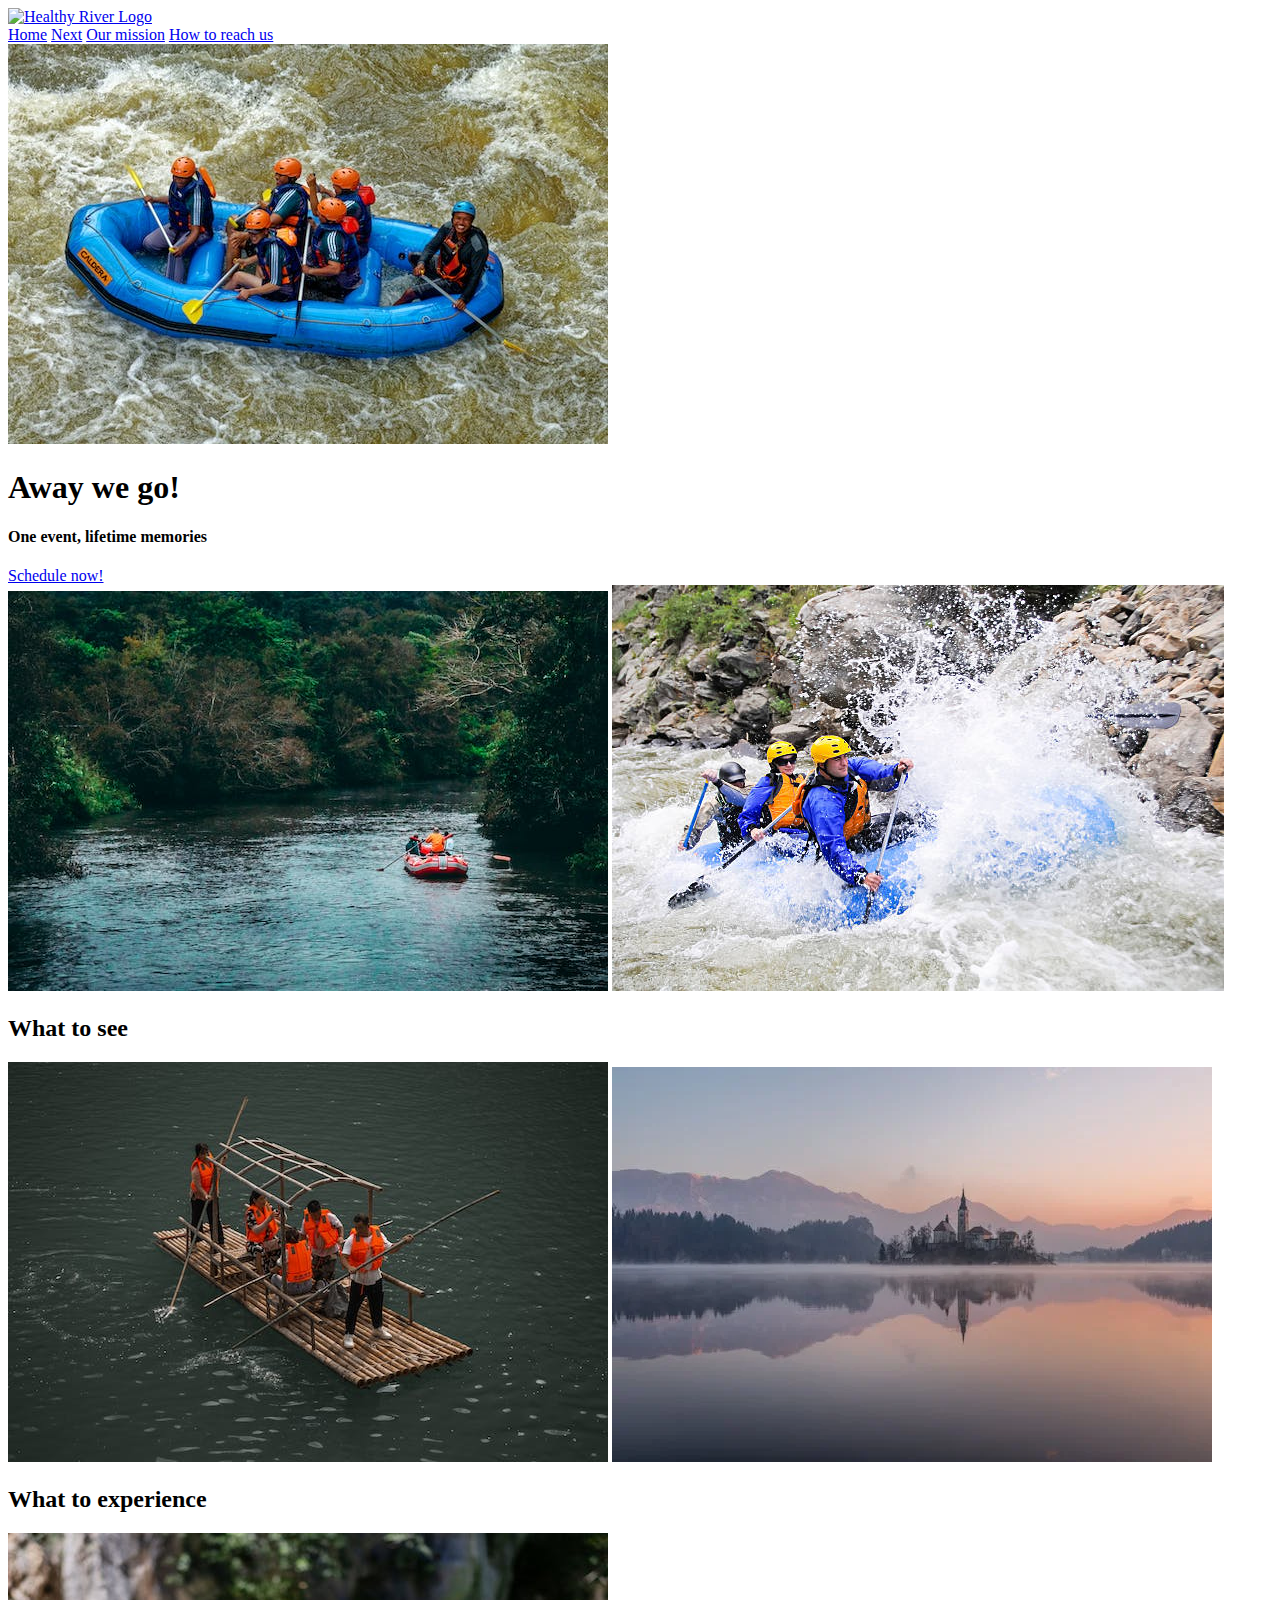
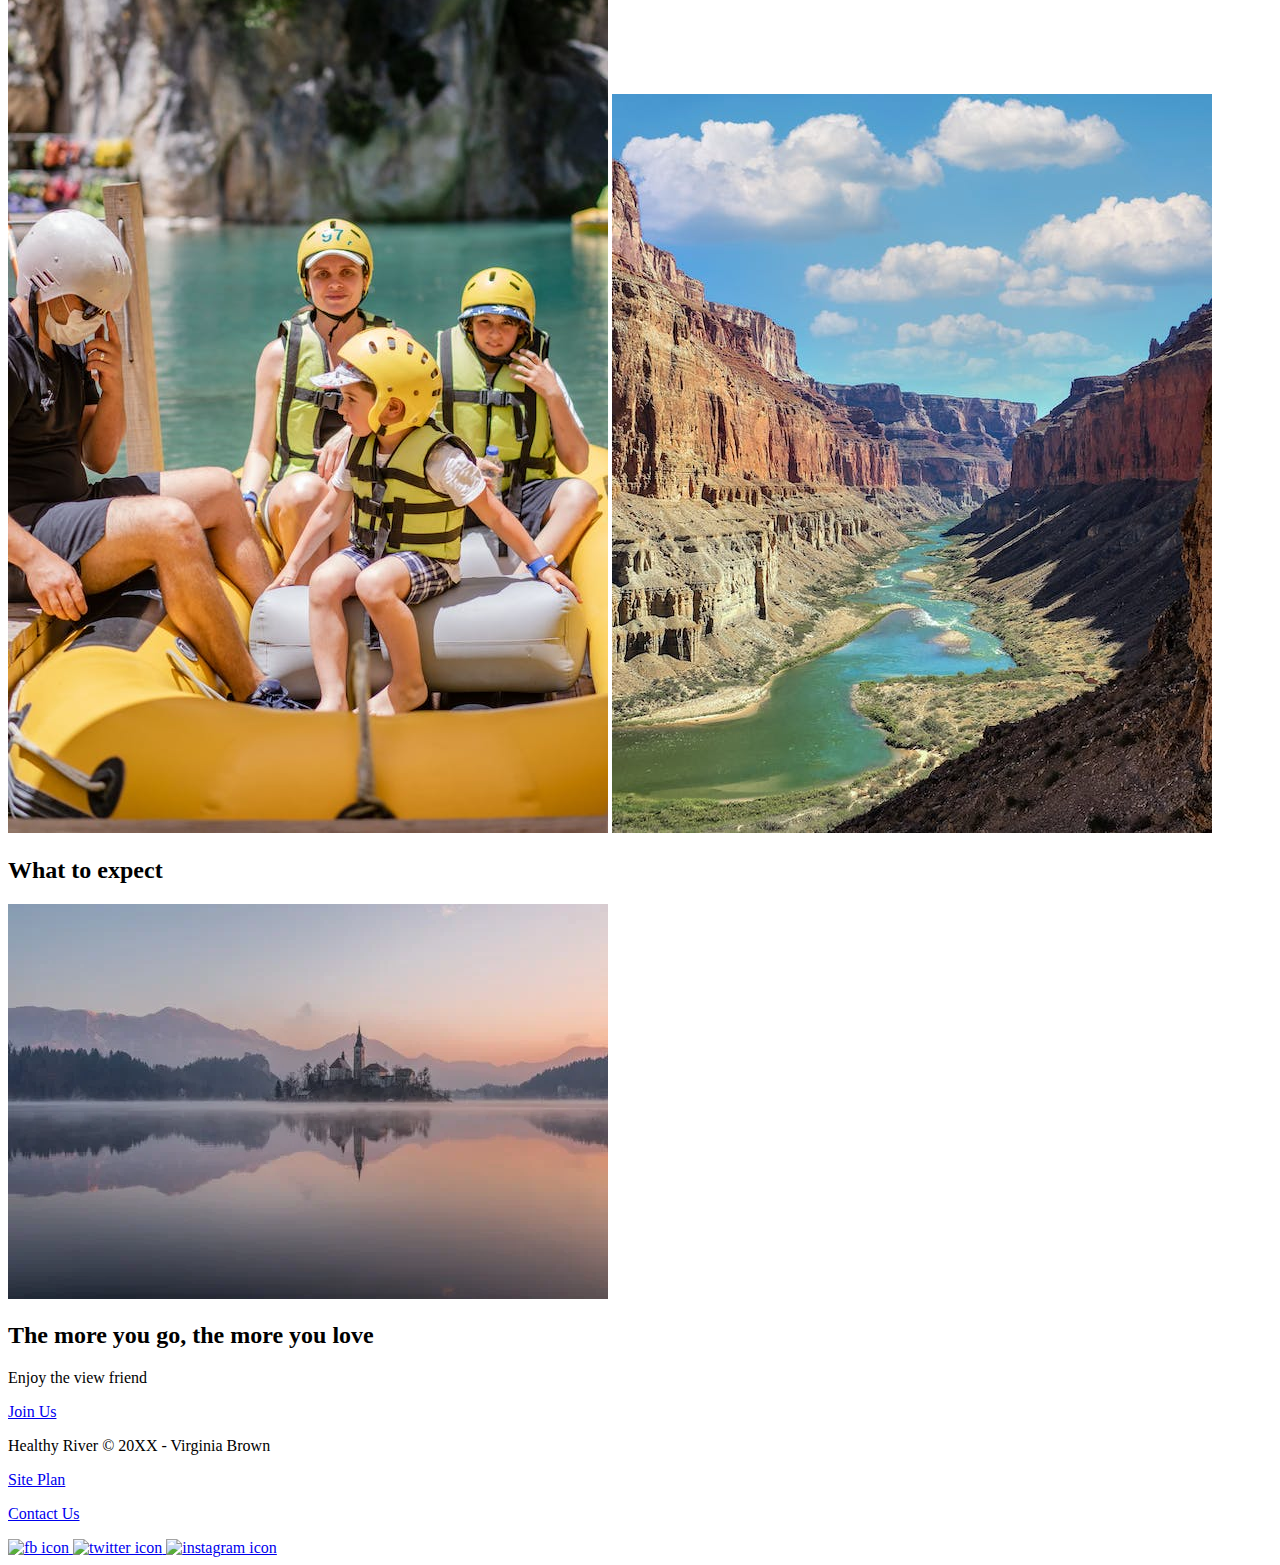
==== wwr/index.html @ 08df197d "added_new" ====
<!DOCTYPE html>
<html lang="en">
<head>
<meta charset="UTF-8">
<meta http-equiv="X-UA-Compatible" content="IE=edge">
<meta name="viewport" content="width=device-width, initial-scale=1.0">
<title>Healthy River Home</title>
</head>
<body>
<header>
<a id="logo_link" href="index.html">
<img class="logo" src="logo_image.png" alt="Healthy River Logo">
</a>
<nav>
<a href="index.html">Home</a>
<a href="#">Next</a>
<a href="site-plan-rafting.html">Our mission</a>
<a href="contactus.html">How to reach us</a>
</nav>
</header>
<div id="hero">
<div id="hero-box">
<img id="hero-img" src="images\adventure_awaits.jpeg" alt="People enjoying white water rafting">
</div>
<section id="hero-msg">
<h1 class="home-title">Away we go!</h1>
<h4>One event, lifetime memories </h4>
<div class='button-box'>
<a class='book' href="contactus.html">Schedule now!</a>
</div>
</section>
</div>
<main class="home-grid">
<section class="rivers-card">
<img class="card-img" src="images\beautiful_river.jpeg" alt="river in forest">
<img class="icon" src="images\dramatic_wwr.jpg" alt="river icon">
<h2>What to see</h2>
</section>
<section class="camping-card">
<img class="card-img" src="images\que_risky.jpeg" alt="tent in mountains">
<img class="icon" src="images\pretty_sunset.webp" alt="fire icon">
<h2>What to experience</h2>
</section>
<section class="rapids-card">
<img class="card-img" src="images\even_families.jpeg" alt="rafting boat">
<img class="icon" src="images\breath_taking.jpg" alt="oars icon">
<h2>What to expect</h2>
</section>
<img class="mountains" src="images\pretty_sunset.webp" alt="Misty mountains">
<section class="msg">
<h2>The more you go, the more you love</h2>
<p>Enjoy the view friend </p>
<a class="Join Here" href="rivers.html">Join Us</a>
</section>
</main>
<footer>
<p>Healthy River &copy; 20XX - Virginia Brown</p>
<p><a href="site-plan-rafting.html">Site Plan</a></p>
<p><a href="contactus.html">Contact Us</a></p>
<div class="social">
<a href="https://facebook.com">
<img src="images/facebook.png" alt="fb icon">
</a>
<a href="https://twitter.com">
<img src="images/twitter.png" alt="twitter icon">
</a>
<a href="https://instagram.com">
<img src="images/instagram.png" alt="instagram icon">
</a>
</div>
</footer>
</body>
</html>
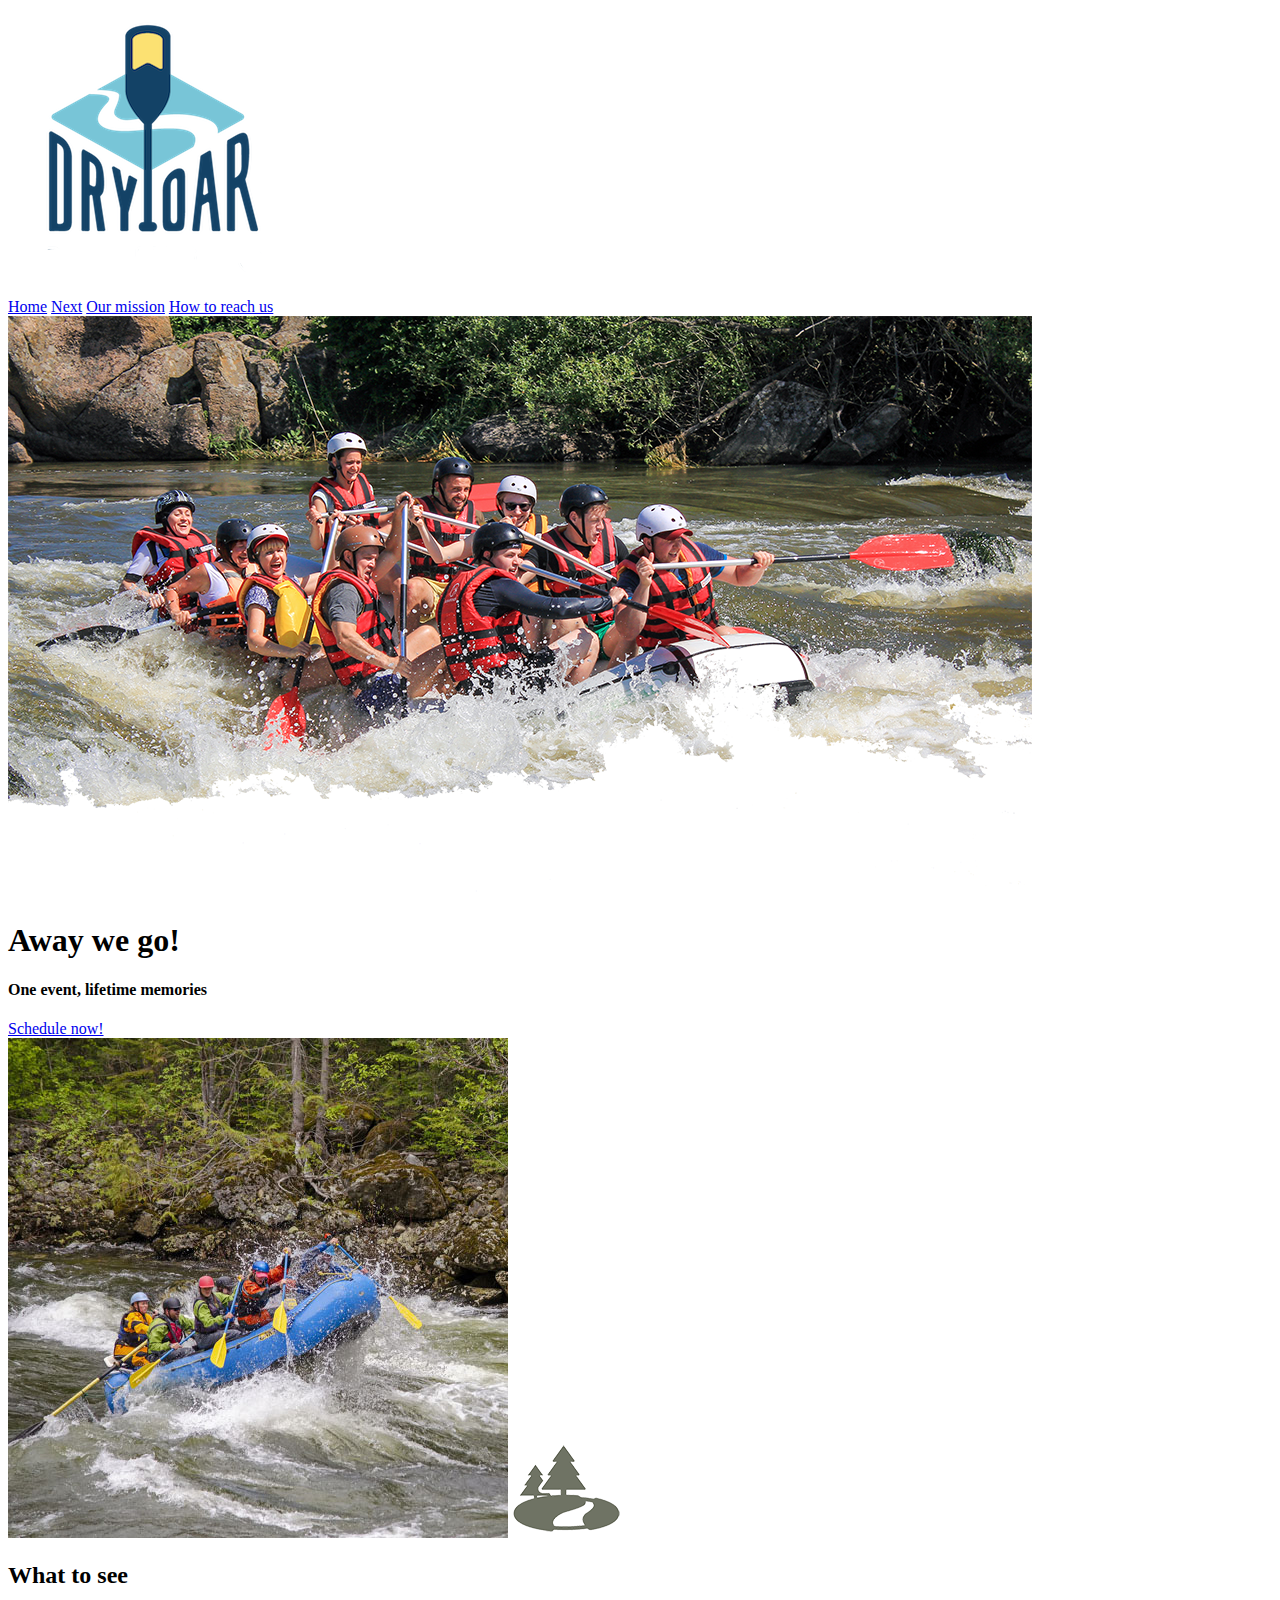
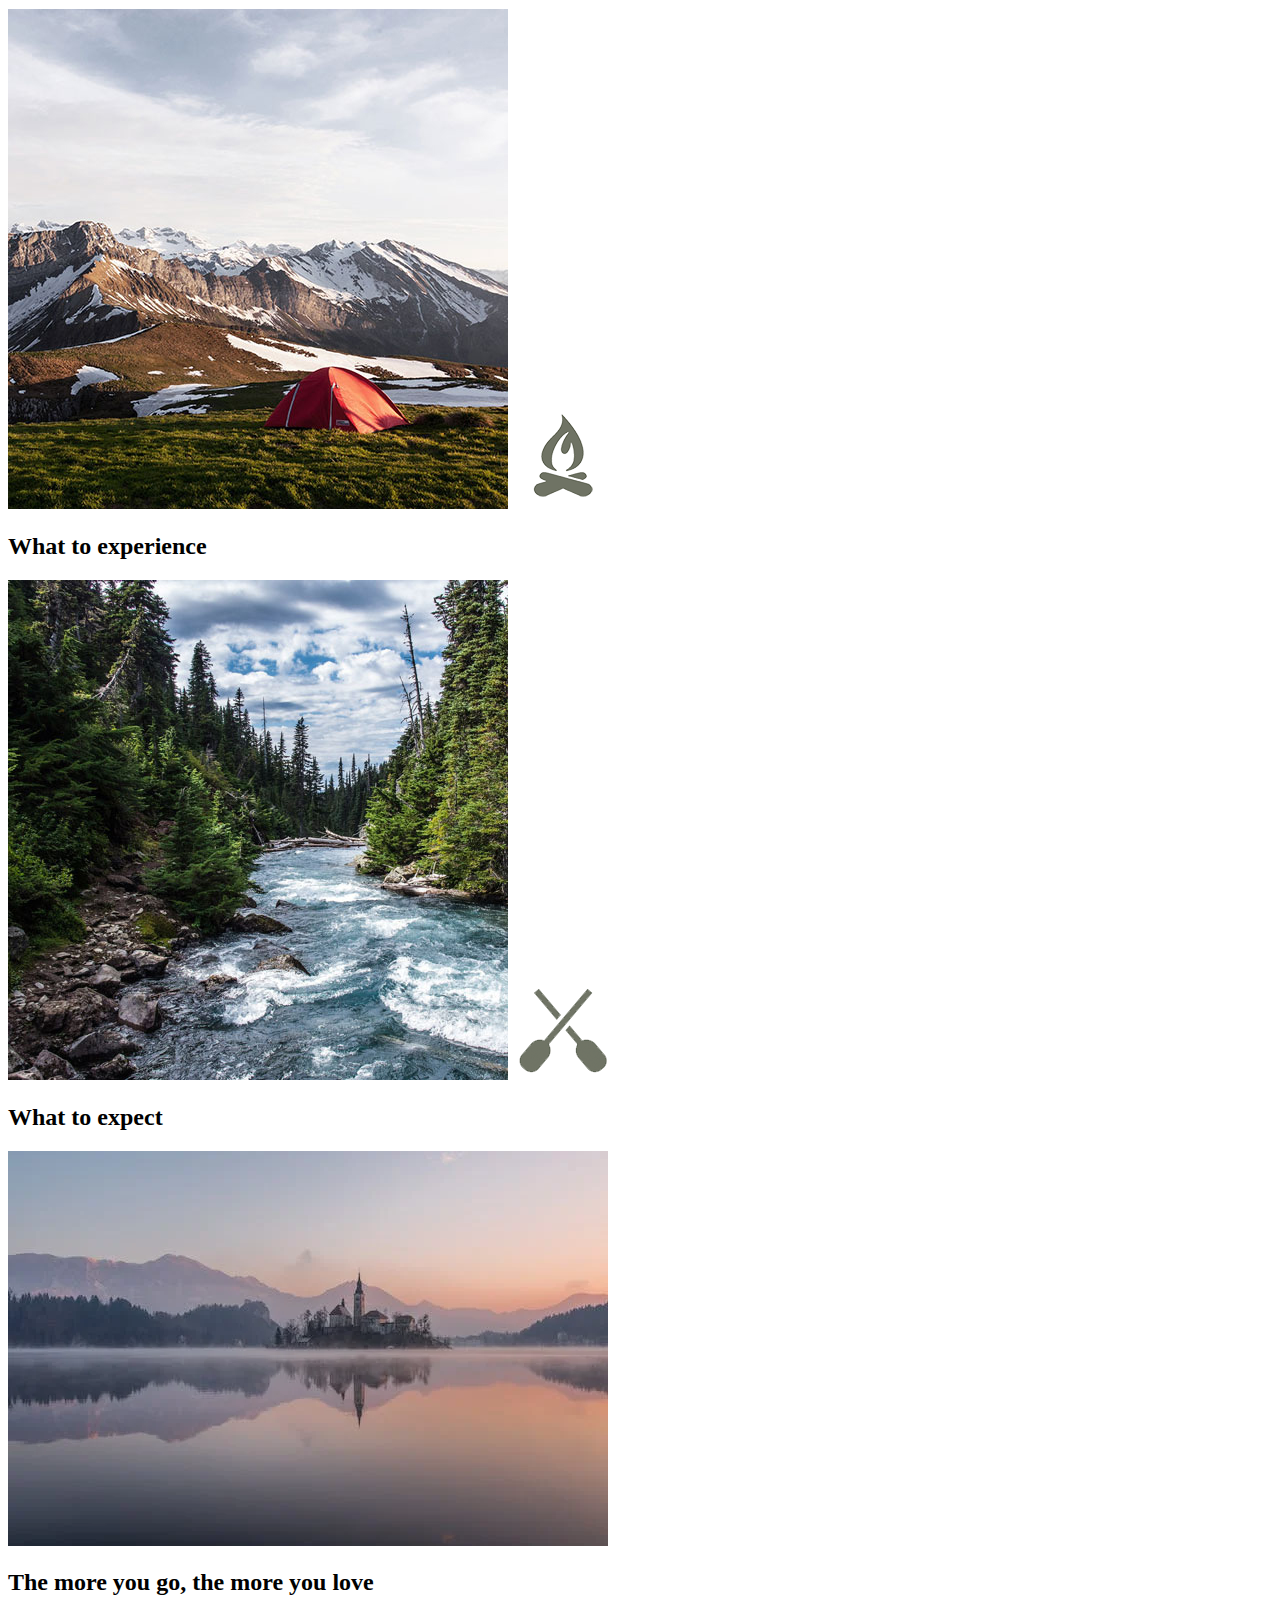
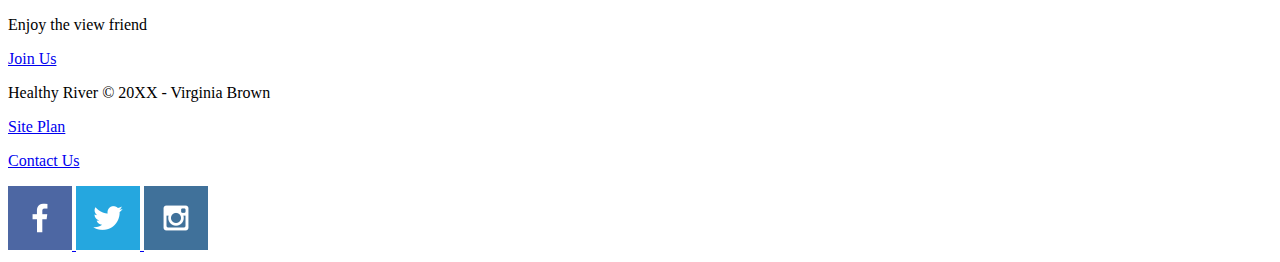
==== commit 8400ad6c: "test commit" ====
--- a/wwr/index.html
+++ b/wwr/index.html
@@ -9,7 +9,7 @@
 <body>
 <header>
 <a id="logo_link" href="index.html">
-<img class="logo" src="logo_image.png" alt="Healthy River Logo">
+<img class="logo" src="images/logo.png" alt="Healthy River Logo">
 </a>
 <nav>
 <a href="index.html">Home</a>
@@ -20,7 +20,7 @@
 </header>
 <div id="hero">
 <div id="hero-box">
-<img id="hero-img" src="images\adventure_awaits.jpeg" alt="People enjoying white water rafting">
+<img id="hero-img" src="images/hero_transparency_1024.png" alt="People enjoying white water rafting">
 </div>
 <section id="hero-msg">
 <h1 class="home-title">Away we go!</h1>
@@ -32,21 +32,21 @@
 </div>
 <main class="home-grid">
 <section class="rivers-card">
-<img class="card-img" src="images\beautiful_river.jpeg" alt="river in forest">
-<img class="icon" src="images\dramatic_wwr.jpg" alt="river icon">
+<img class="card-img" src="images/rapids.jpg" alt="river in forest">
+<img class="icon" src="images/river_icon.png" alt="river icon">
 <h2>What to see</h2>
 </section>
 <section class="camping-card">
-<img class="card-img" src="images\que_risky.jpeg" alt="tent in mountains">
-<img class="icon" src="images\pretty_sunset.webp" alt="fire icon">
+<img class="card-img" src="images/camping.jpg" alt="tent in mountains">
+<img class="icon" src="images/fire_icon.png" alt="fire icon">
 <h2>What to experience</h2>
 </section>
 <section class="rapids-card">
-<img class="card-img" src="images\even_families.jpeg" alt="rafting boat">
-<img class="icon" src="images\breath_taking.jpg" alt="oars icon">
+<img class="card-img" src="images/rivers.jpg" alt="rafting boat">
+<img class="icon" src="images/oars.png" alt="oars icon">
 <h2>What to expect</h2>
 </section>
-<img class="mountains" src="images\pretty_sunset.webp" alt="Misty mountains">
+<img class="mountains" src="images/pretty_sunset.webp" alt="Misty mountains">
 <section class="msg">
 <h2>The more you go, the more you love</h2>
 <p>Enjoy the view friend </p>
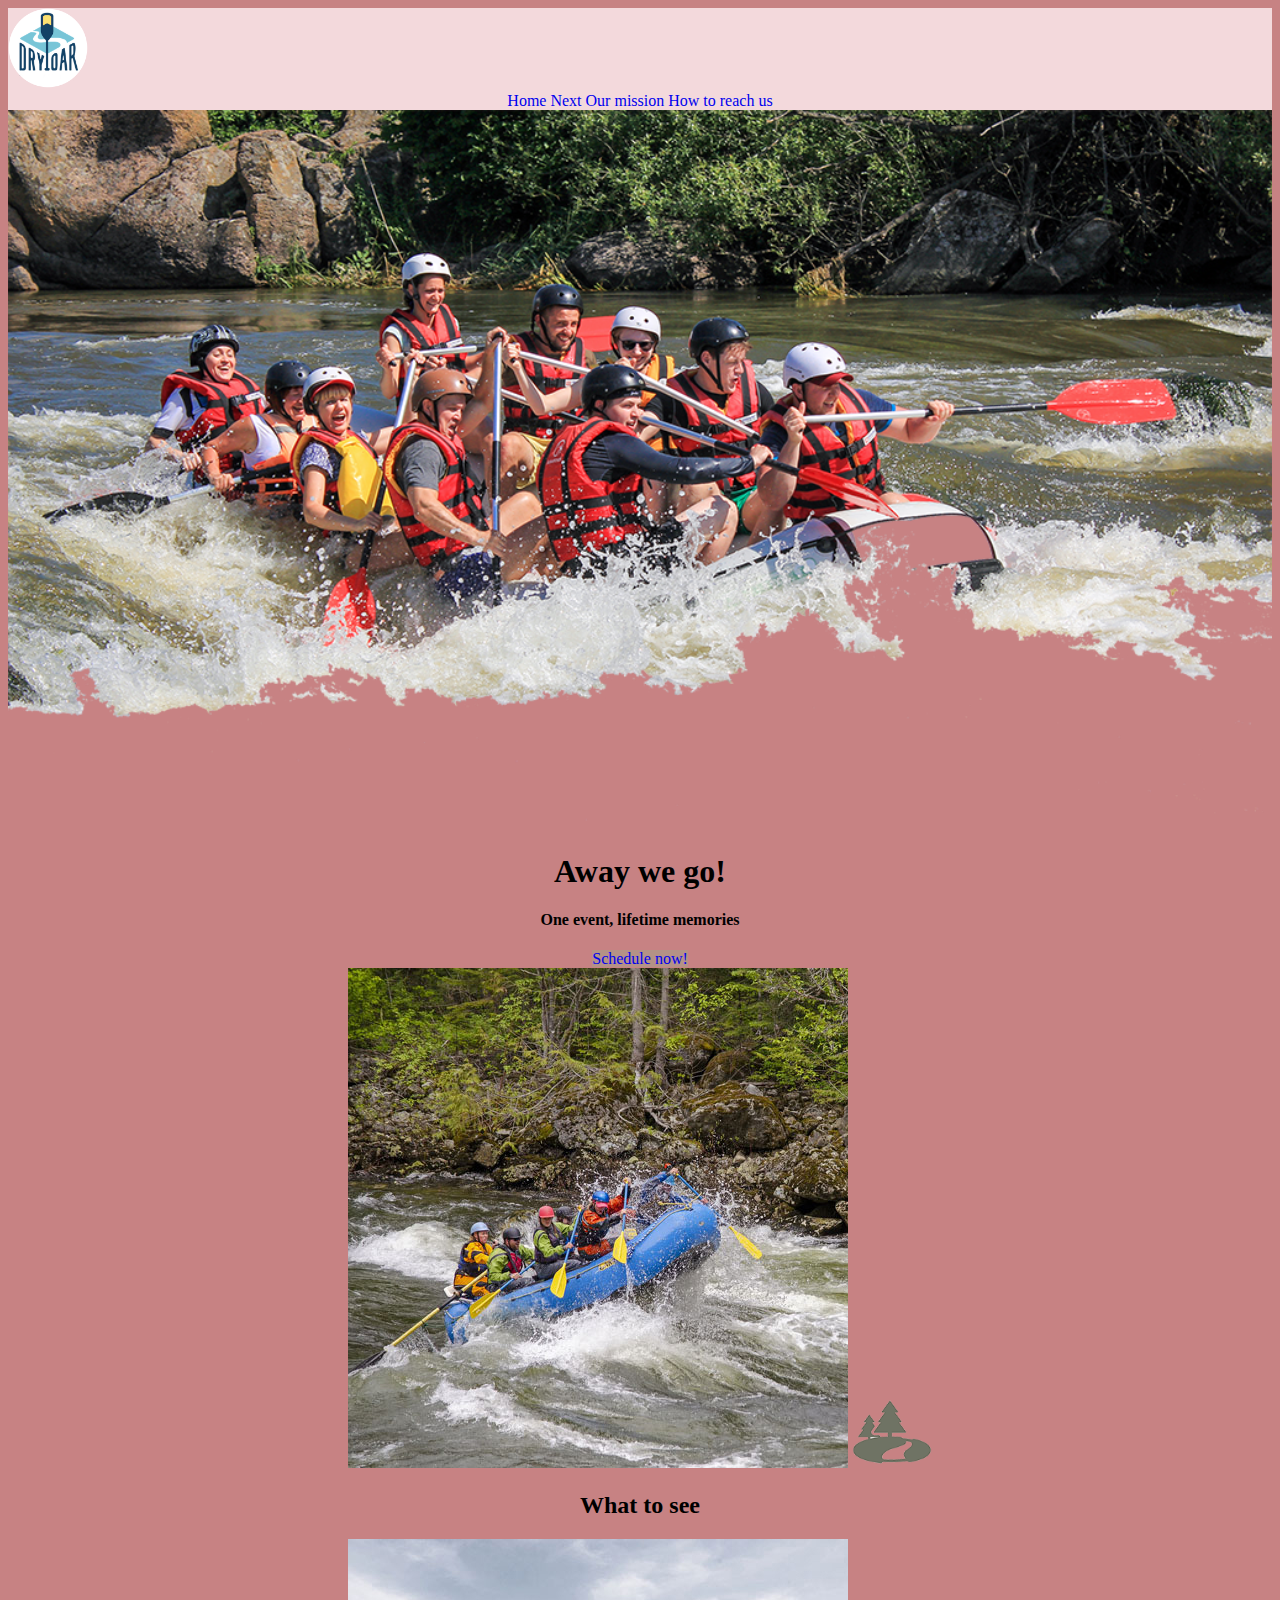
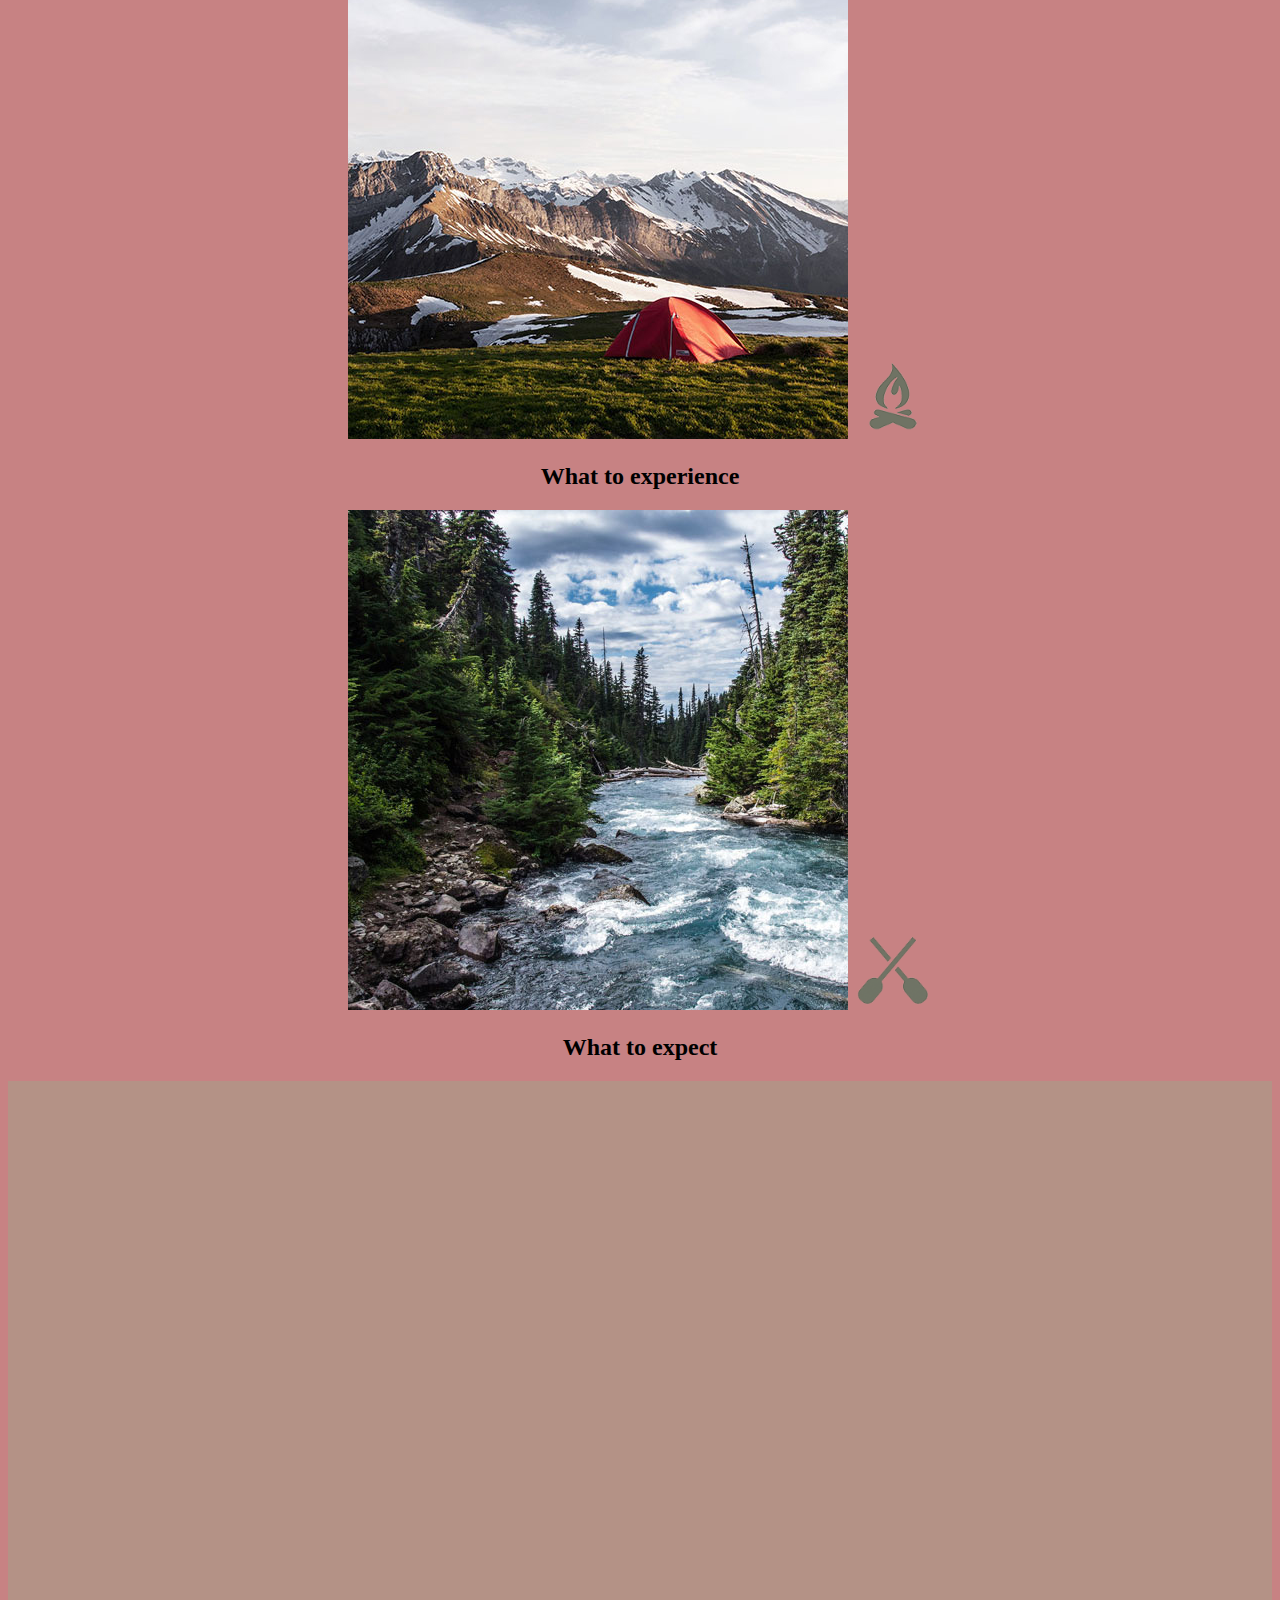
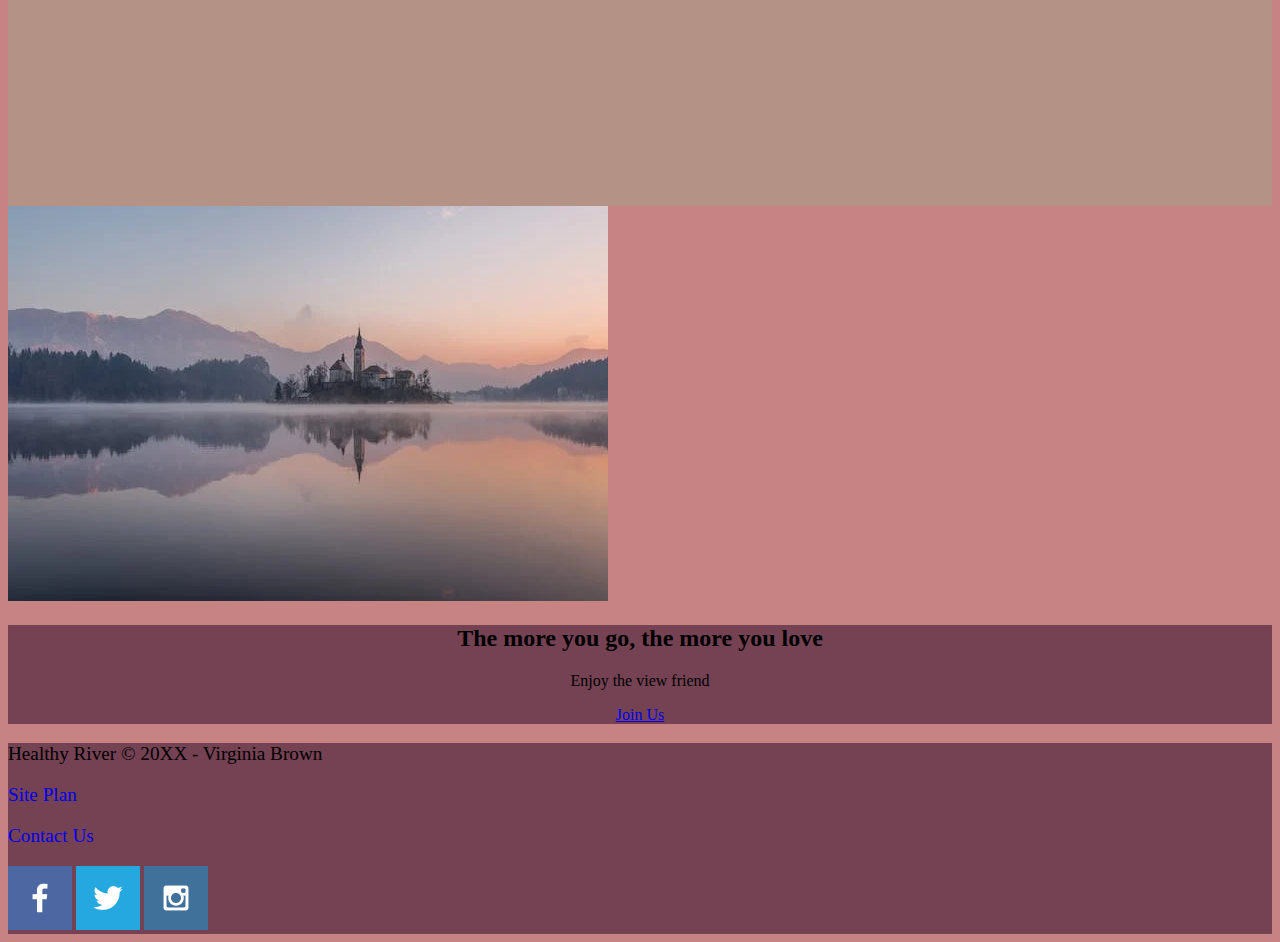
==== commit 4173946f: "week4" ====
--- a/wwr/index.html
+++ b/wwr/index.html
@@ -1,12 +1,15 @@
 <!DOCTYPE html>
 <html lang="en">
 <head>
+
 <meta charset="UTF-8">
 <meta http-equiv="X-UA-Compatible" content="IE=edge">
 <meta name="viewport" content="width=device-width, initial-scale=1.0">
 <title>Healthy River Home</title>
+<link rel="stylesheet" href="styles/style.css">
 </head>
 <body>
+<div id="content">
 <header>
 <a id="logo_link" href="index.html">
 <img class="logo" src="images/logo.png" alt="Healthy River Logo">
@@ -46,6 +49,8 @@
 <img class="icon" src="images/oars.png" alt="oars icon">
 <h2>What to expect</h2>
 </section>
+<div id="background">
+</div>
 <img class="mountains" src="images/pretty_sunset.webp" alt="Misty mountains">
 <section class="msg">
 <h2>The more you go, the more you love</h2>
@@ -58,16 +63,17 @@
 <p><a href="site-plan-rafting.html">Site Plan</a></p>
 <p><a href="contactus.html">Contact Us</a></p>
 <div class="social">
-<a href="https://facebook.com">
+<a href="https://facebook.com"target="_blank">
 <img src="images/facebook.png" alt="fb icon">
 </a>
-<a href="https://twitter.com">
+<a href="https://twitter.com" target="_blank">
 <img src="images/twitter.png" alt="twitter icon">
 </a>
-<a href="https://instagram.com">
+<a href="https://instagram.com"target="_blank">
 <img src="images/instagram.png" alt="instagram icon">
 </a>
 </div>
 </footer>
+</div>
 </body>
 </html>--- a/wwr/styles/style.css
+++ b/wwr/styles/style.css
@@ -0,0 +1,97 @@
+#content {
+    max-width: 1600px;
+    margin: 0 auto;
+
+}
+
+nav {
+    text-align: center;
+}
+
+nav a {
+    display: inline-block;
+  
+}
+
+#hero-msg h1{
+    text-align: center;
+}
+
+#hero-msg h4{
+    text-align: center;
+}
+
+.button-box{
+    text-align: center;
+}
+
+main section{
+    text-align: center;
+}
+#background{
+    height: 725px;
+}
+
+body{
+    background-color: #C78283;
+}
+header{
+    background-color: #F3D9DC;
+}
+
+.
+nav a:hover{
+    background-color: #D7BEA8;
+
+}
+
+.book,
+ .join{
+
+    background-color: #B49286;
+
+}
+
+.book:hover, 
+.join:hover{ 
+background-color: #744253;
+}
+
+#background{
+    background-color: #B49286;
+
+}
+
+.msg{
+    background-color: #744253;
+}
+
+footer{
+background-color: #744253;
+}
+.logo {
+    width: 80px;
+}
+
+.icon {
+    width: 80px;
+}
+
+#hero-img {
+    width: 100%;
+}
+nav a,
+.book,
+.join,
+footer a {
+    text-decoration: none;
+}
+
+nav a:hover,
+.book:hover,
+footer a:hover {
+    text-decoration: underline;
+}
+footer p {
+    font-size: 1.2em;
+}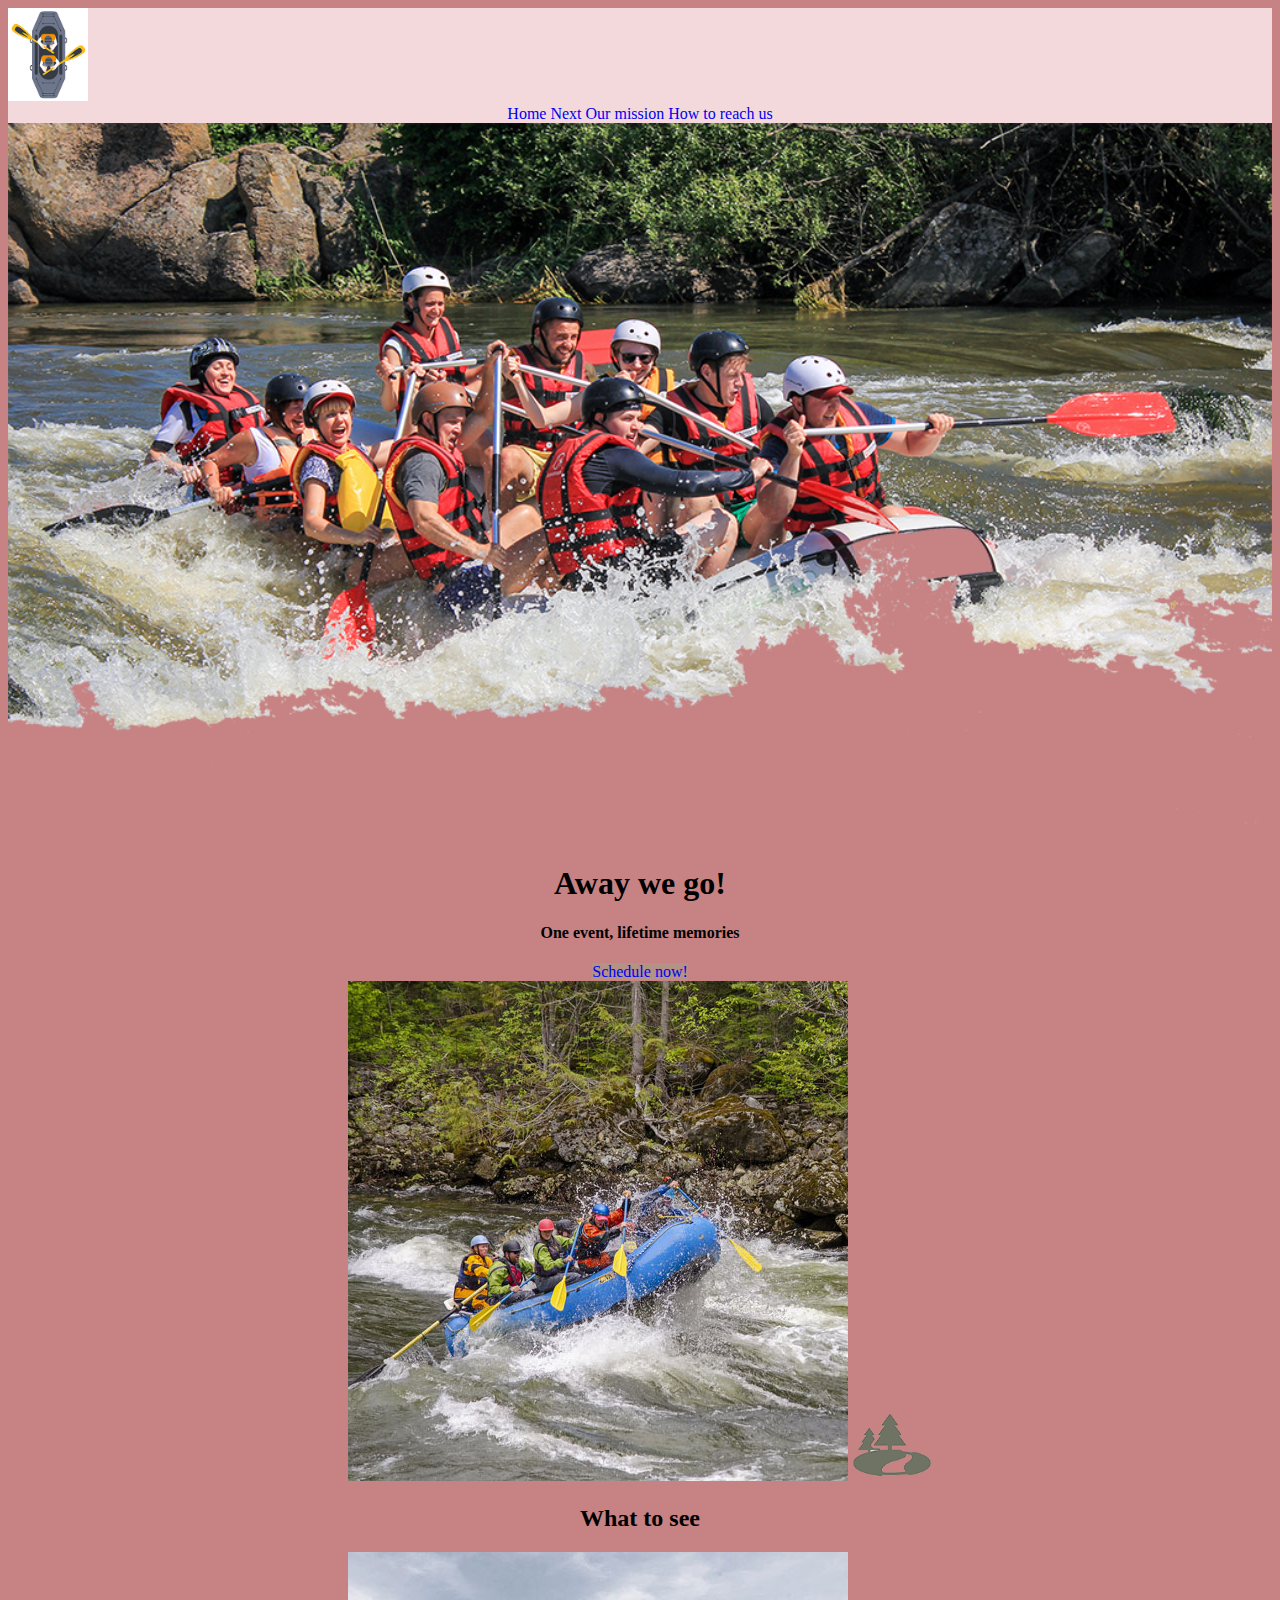
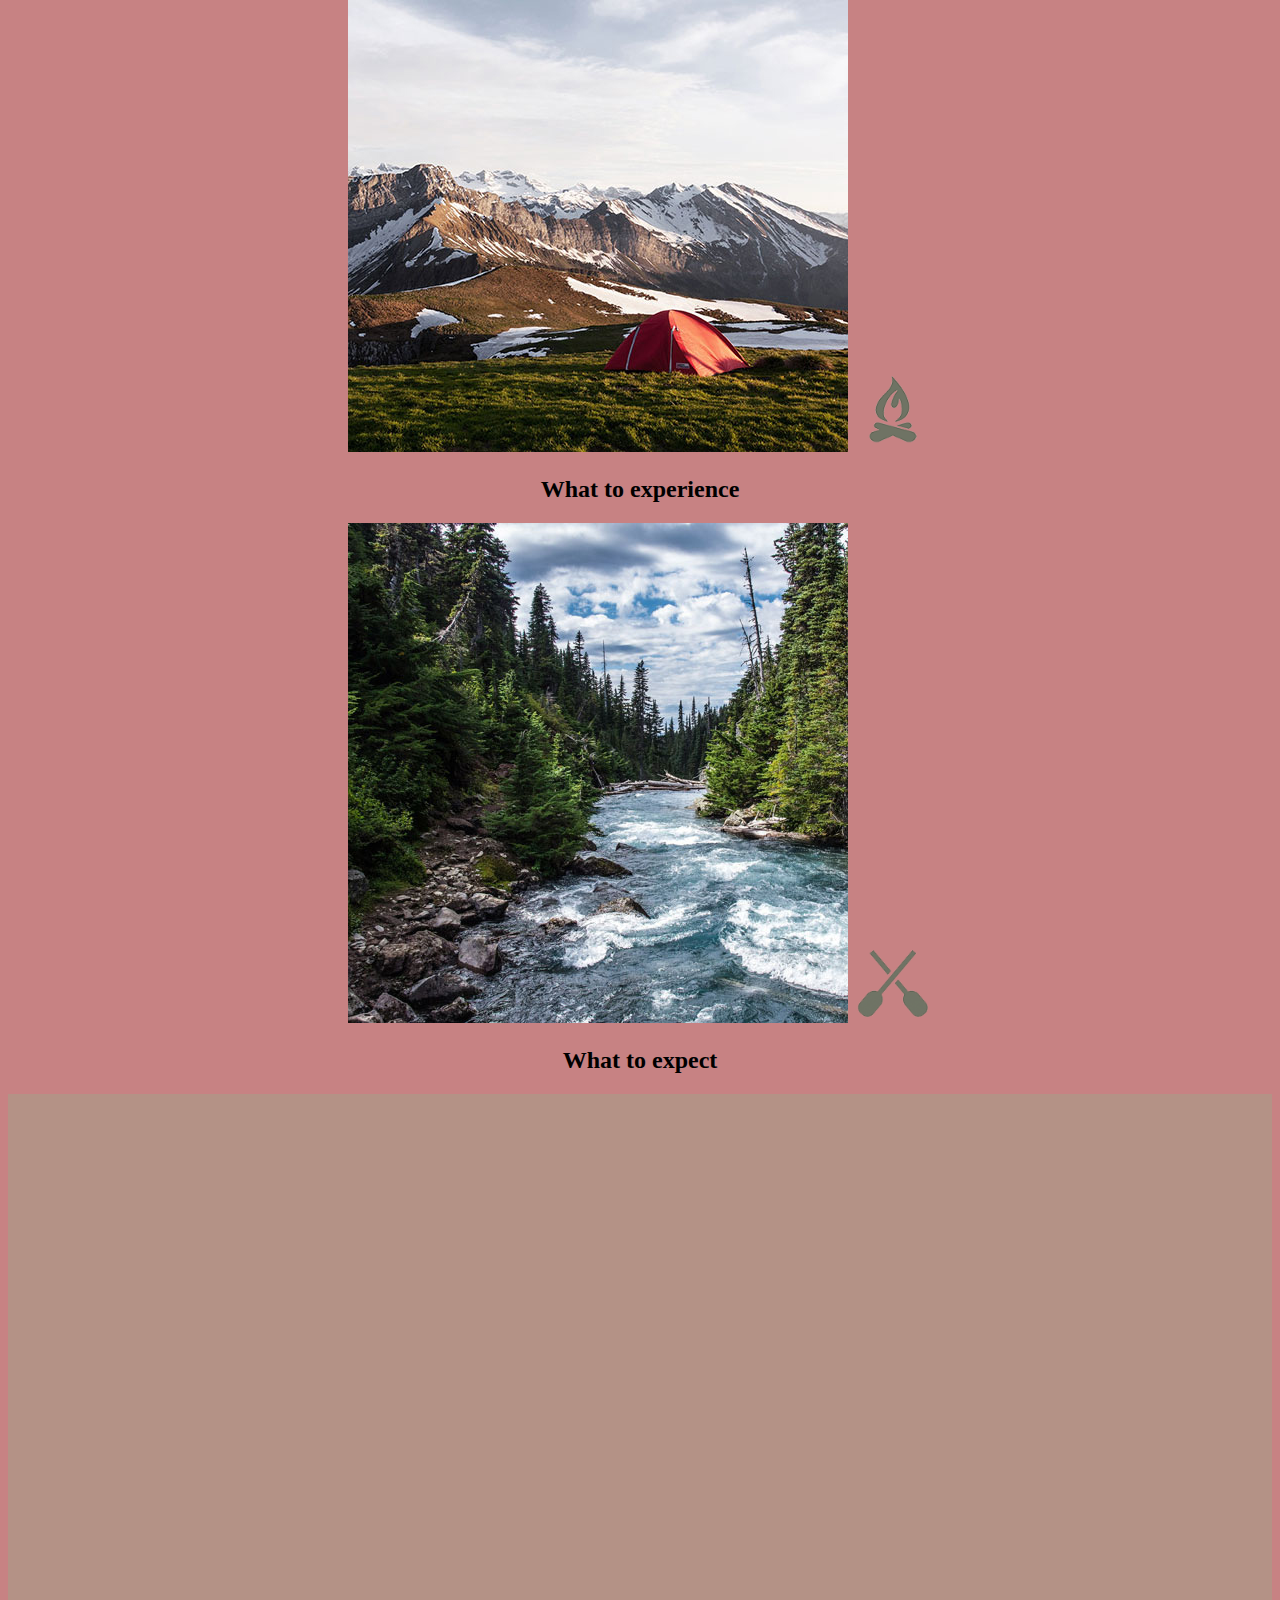
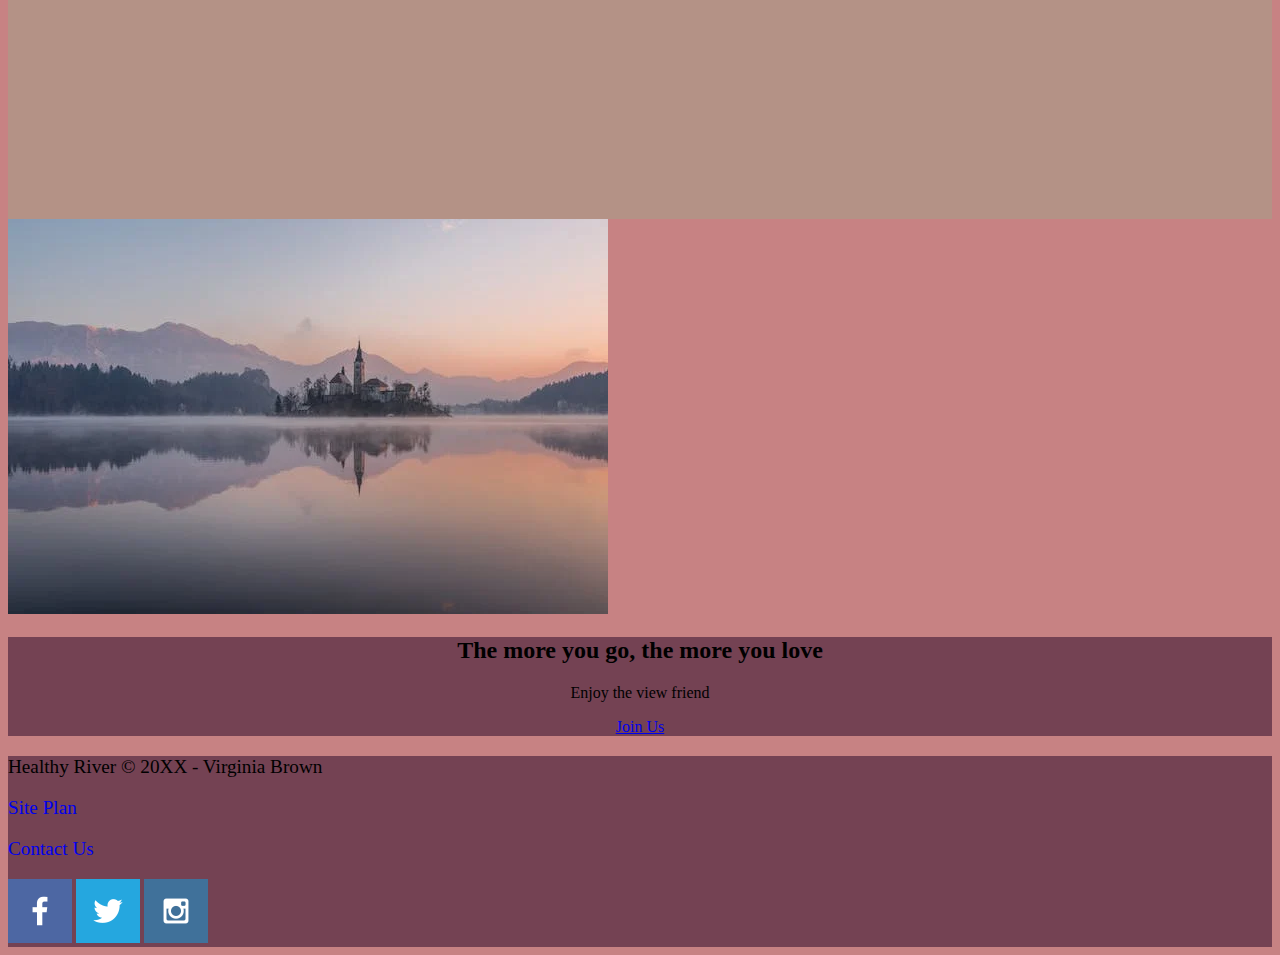
==== commit dce7ec98: "commit" ====
--- a/wwr/index.html
+++ b/wwr/index.html
@@ -12,7 +12,7 @@
 <div id="content">
 <header>
 <a id="logo_link" href="index.html">
-<img class="logo" src="images/logo.png" alt="Healthy River Logo">
+<img class="logo" src="images/logo_image.png" alt="Healthy River Logo">
 </a>
 <nav>
 <a href="index.html">Home</a>
--- a/wwr/styles/style.css
+++ b/wwr/styles/style.css
@@ -87,7 +87,7 @@
     text-decoration: none;
 }
 
-nav a:hover,
+nav a:hover,v 
 .book:hover,
 footer a:hover {
     text-decoration: underline;
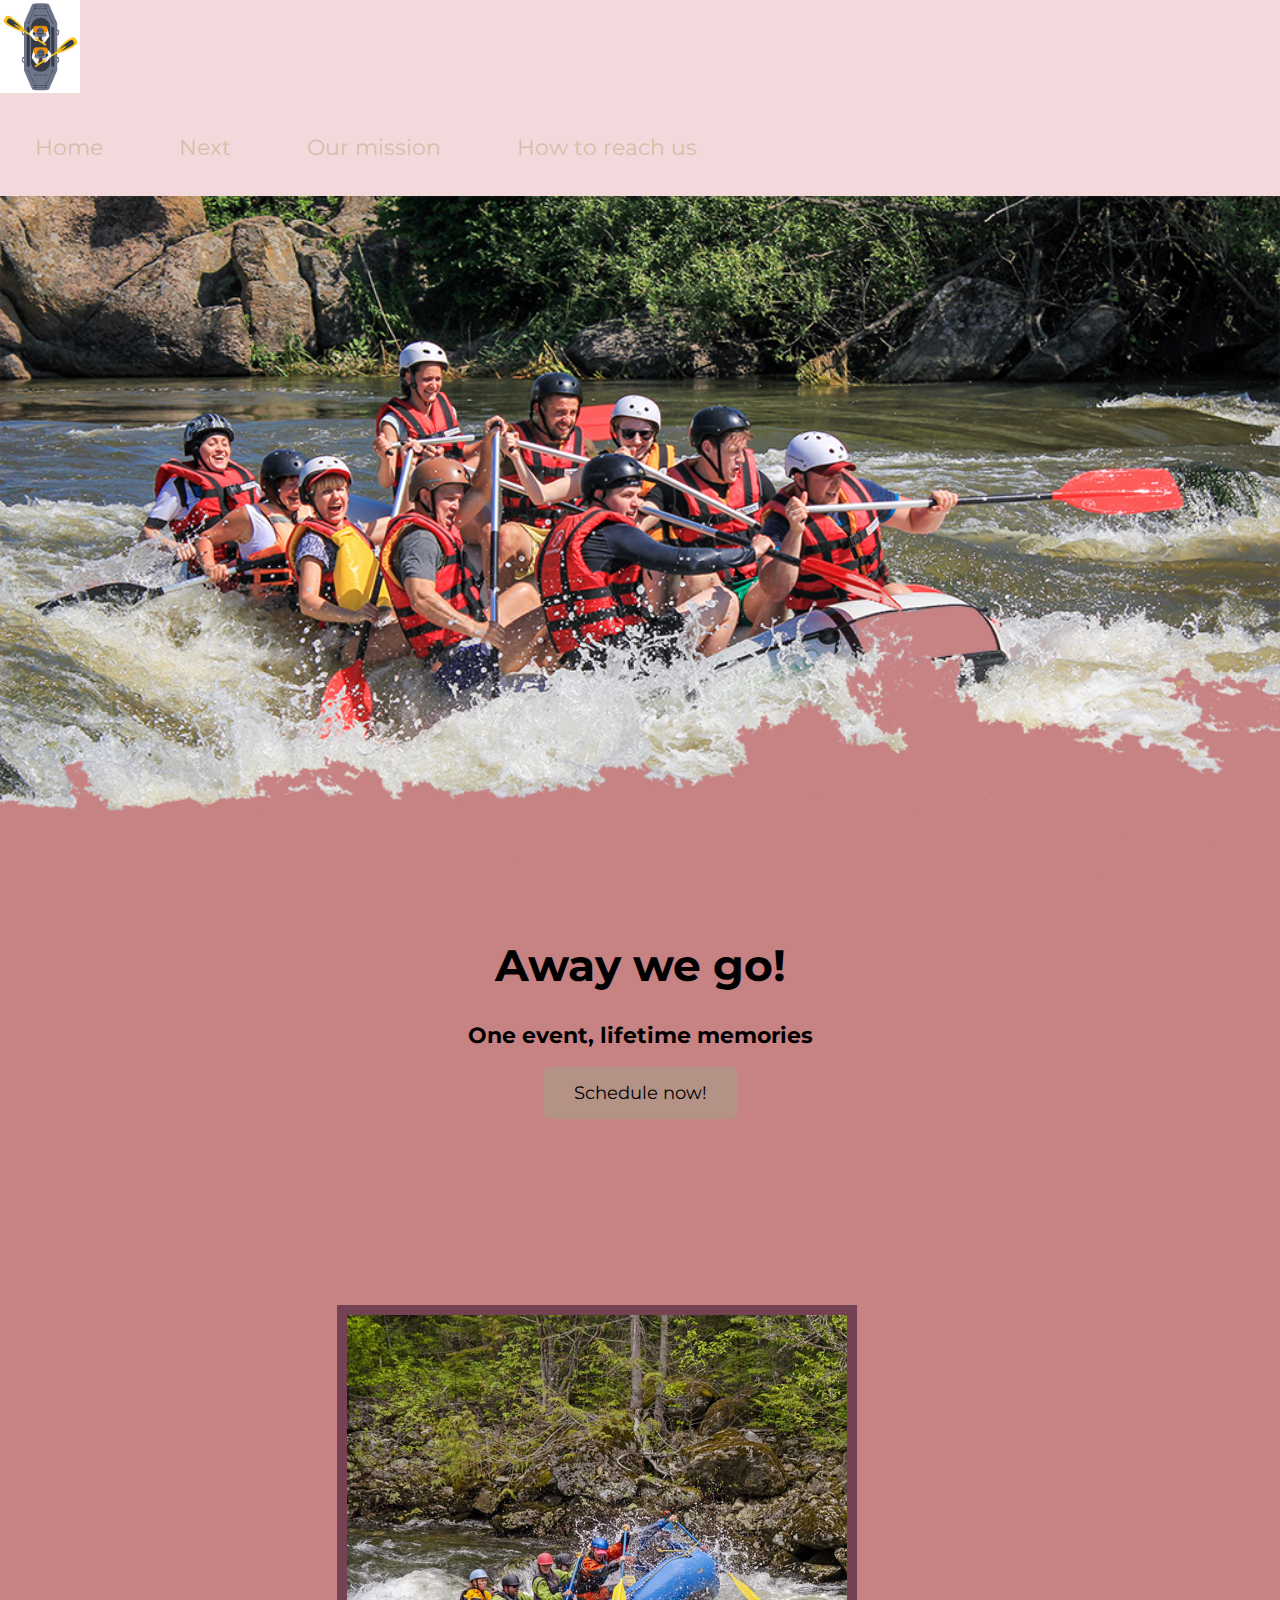
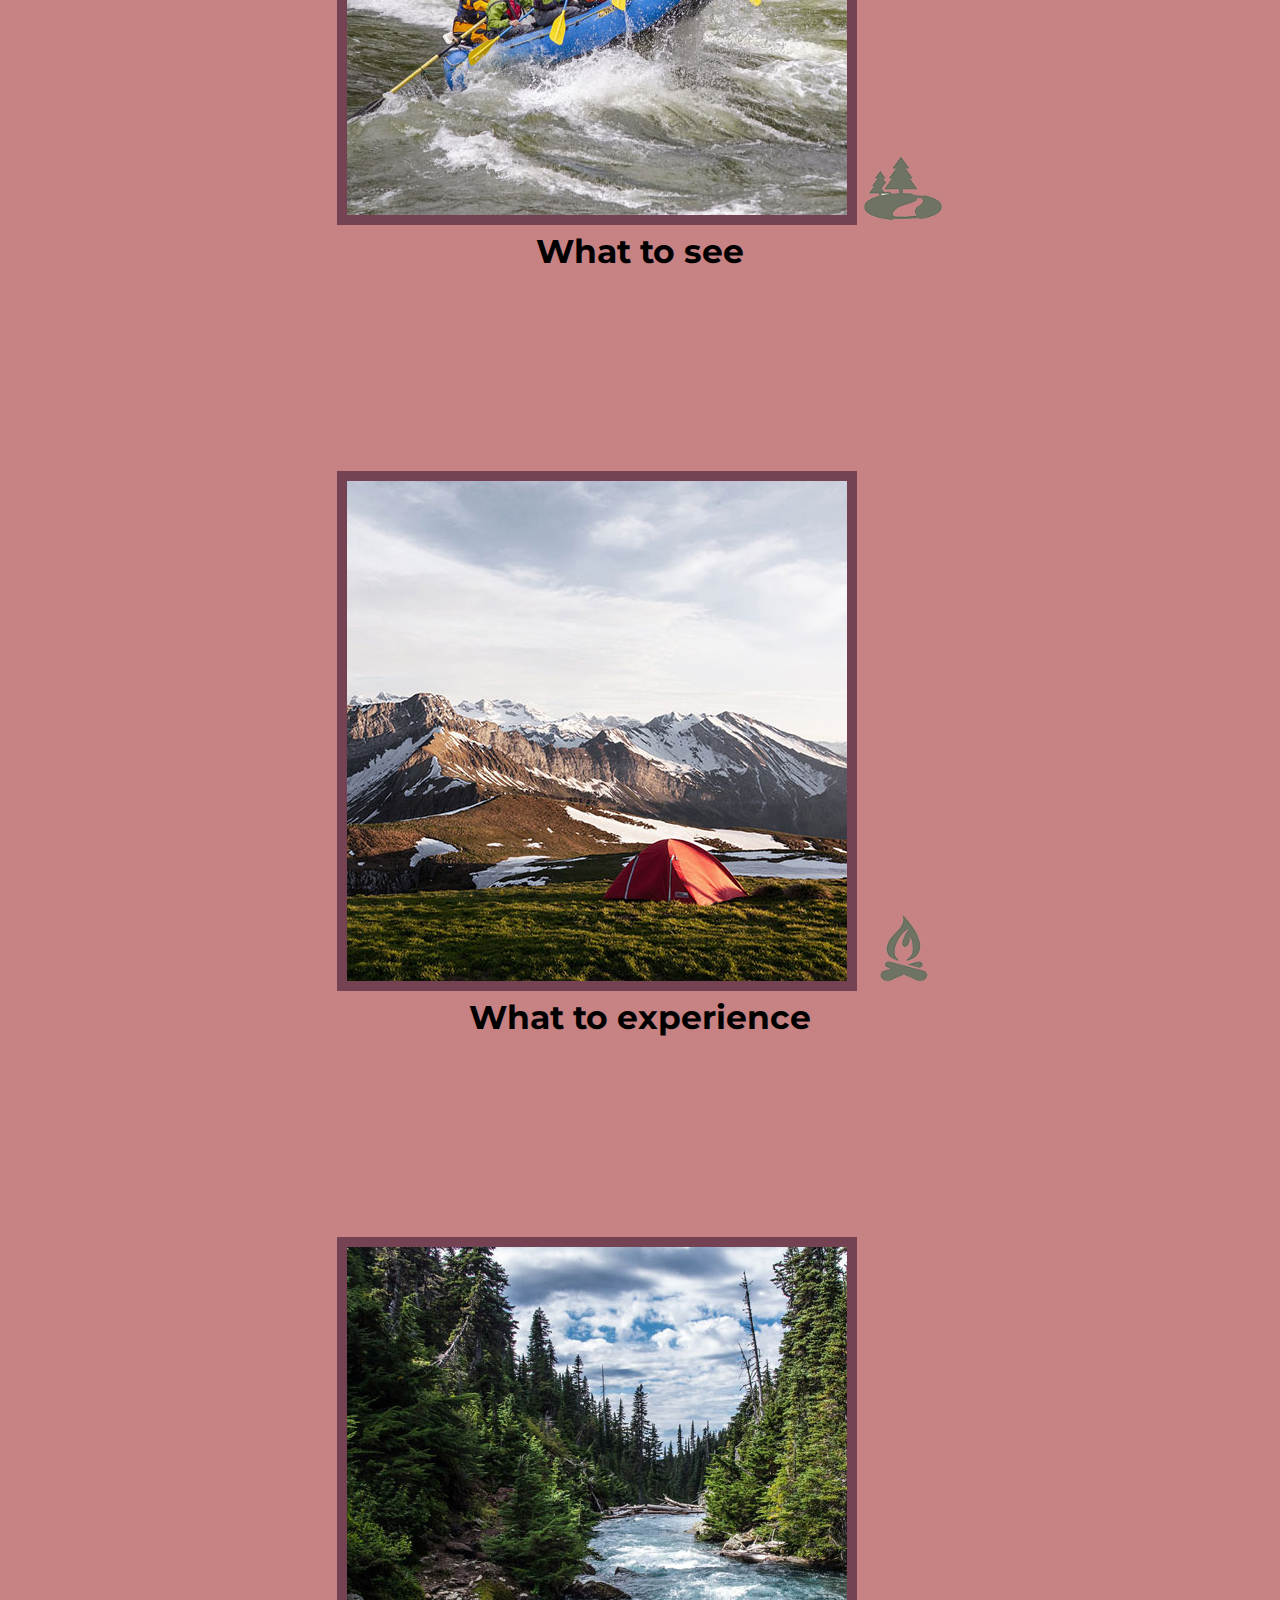
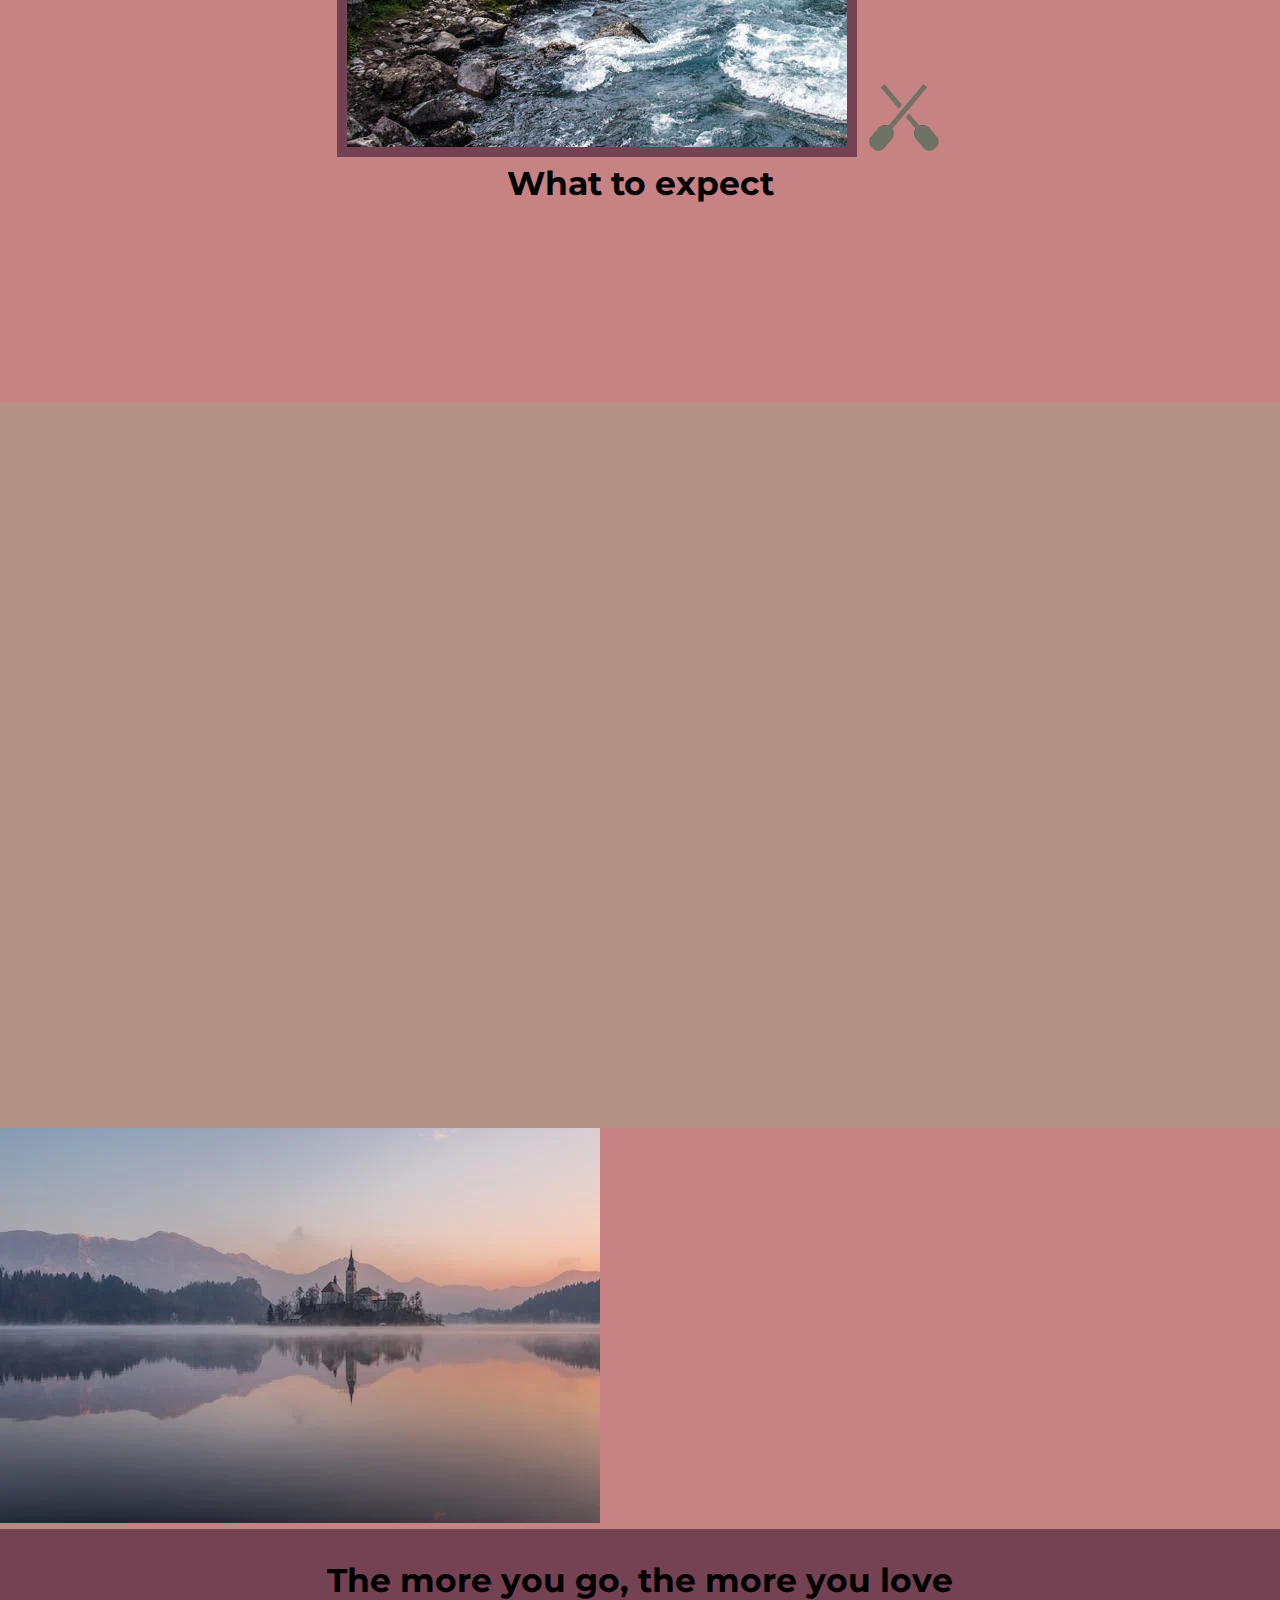
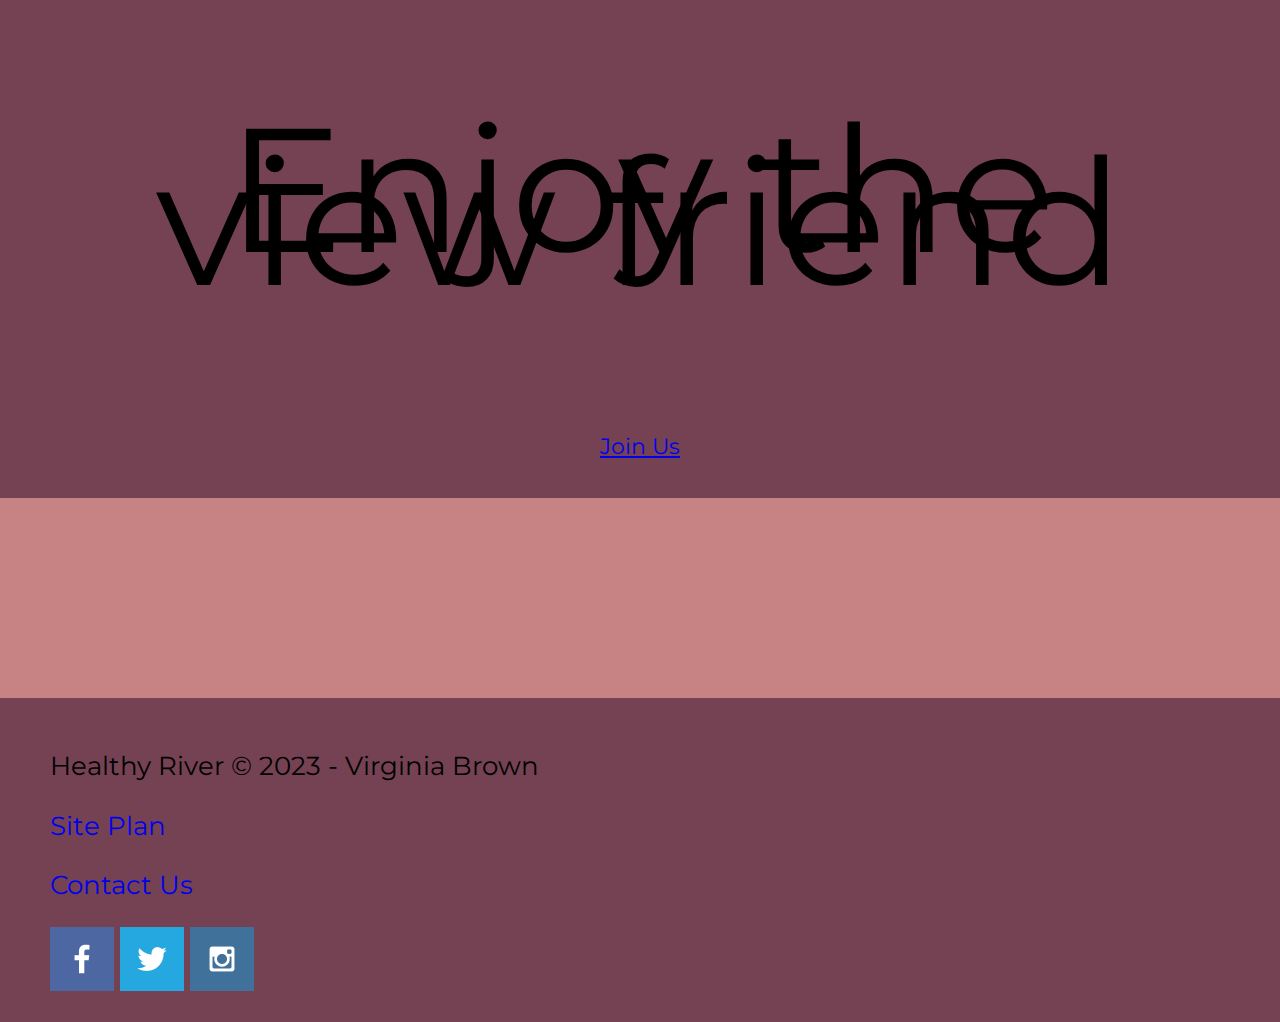
==== commit 061e42e0: "newdayfix" ====
--- a/wwr/index.html
+++ b/wwr/index.html
@@ -59,7 +59,7 @@
 </section>
 </main>
 <footer>
-<p>Healthy River &copy; 20XX - Virginia Brown</p>
+<p>Healthy River &copy; 2023 - Virginia Brown</p>
 <p><a href="site-plan-rafting.html">Site Plan</a></p>
 <p><a href="contactus.html">Contact Us</a></p>
 <div class="social">
--- a/wwr/styles/style.css
+++ b/wwr/styles/style.css
@@ -1,3 +1,4 @@
+@import url('https://fonts.googleapis.com/css2?family=Agbalumo&family=Montserrat&family=Roboto:wght@100&display=swap');
 #content {
     max-width: 1600px;
     margin: 0 auto;
@@ -5,13 +6,19 @@
 }
 
 nav {
-    text-align: center;
+    text-align: left;
+
 }
 
 nav a {
     display: inline-block;
+    text-decoration: none;
+    color: #D7BEA8;
+    text-align: center;
+    padding: 35px;
   
 }
+
 
 #hero-msg h1{
     text-align: center;
@@ -28,31 +35,57 @@
 main section{
     text-align: center;
 }
+main section img {
+    box-sizing: border-box;
+}
 #background{
     height: 725px;
 }
 
+.rivers-card, .camping-card, .rapids-card {
+    margin: 200px 0;
+}
+.card-img {
+    border: 10px solid #744253;
+}
 body{
     background-color: #C78283;
+    font-family: "Agbalmo", "Montserrat",  sans-serif;
+    font-size: 22px;
+    margin: 0;
+    padding: 0;
+
+}
+h2 {
+    margin: 0;
 }
 header{
     background-color: #F3D9DC;
 }
 
-.
-nav a:hover{
+.nav a:hover{
     background-color: #D7BEA8;
+    color: #FFFFFF;
 
 }
 
-.book,
- .join{
+.home-title{
+    font-size: 2em;
+    font-family: "Agbalmo", "Montserrat",  sans-serif;
+    margin-top: 10px;
+}
+
+.book, .join{
 
     background-color: #B49286;
+    color: black;
+    text-decoration: none;
+font-size: 18px;
+padding: 15px 30px;
+margin-top: 50px;
+border-radius: 5px;
 
 }
-
-.book:hover, 
 .join:hover{ 
 background-color: #744253;
 }
@@ -64,25 +97,37 @@
 
 .msg{
     background-color: #744253;
+    line-height: 1.5em;
+    padding: 35px
+}
+.msg p {
+    font-size: 8em;
+    padding-bottom: 15px;
 }
 
 footer{
 background-color: #744253;
+padding: 25px 50px;
+margin-top: 200px;
 }
 .logo {
     width: 80px;
 }
-
+#logo_link {
+    padding-top: 5px;
+}
 .icon {
     width: 80px;
+    padding-top: 10px;
 }
 
 #hero-img {
     width: 100%;
 }
-nav a,
-.book,
-.join,
+nav a {
+    padding: 35px;
+}
+
 footer a {
     text-decoration: none;
 }
@@ -94,4 +139,7 @@
 }
 footer p {
     font-size: 1.2em;
+}
+footer.social img {
+    padding-top: 15px;
 }